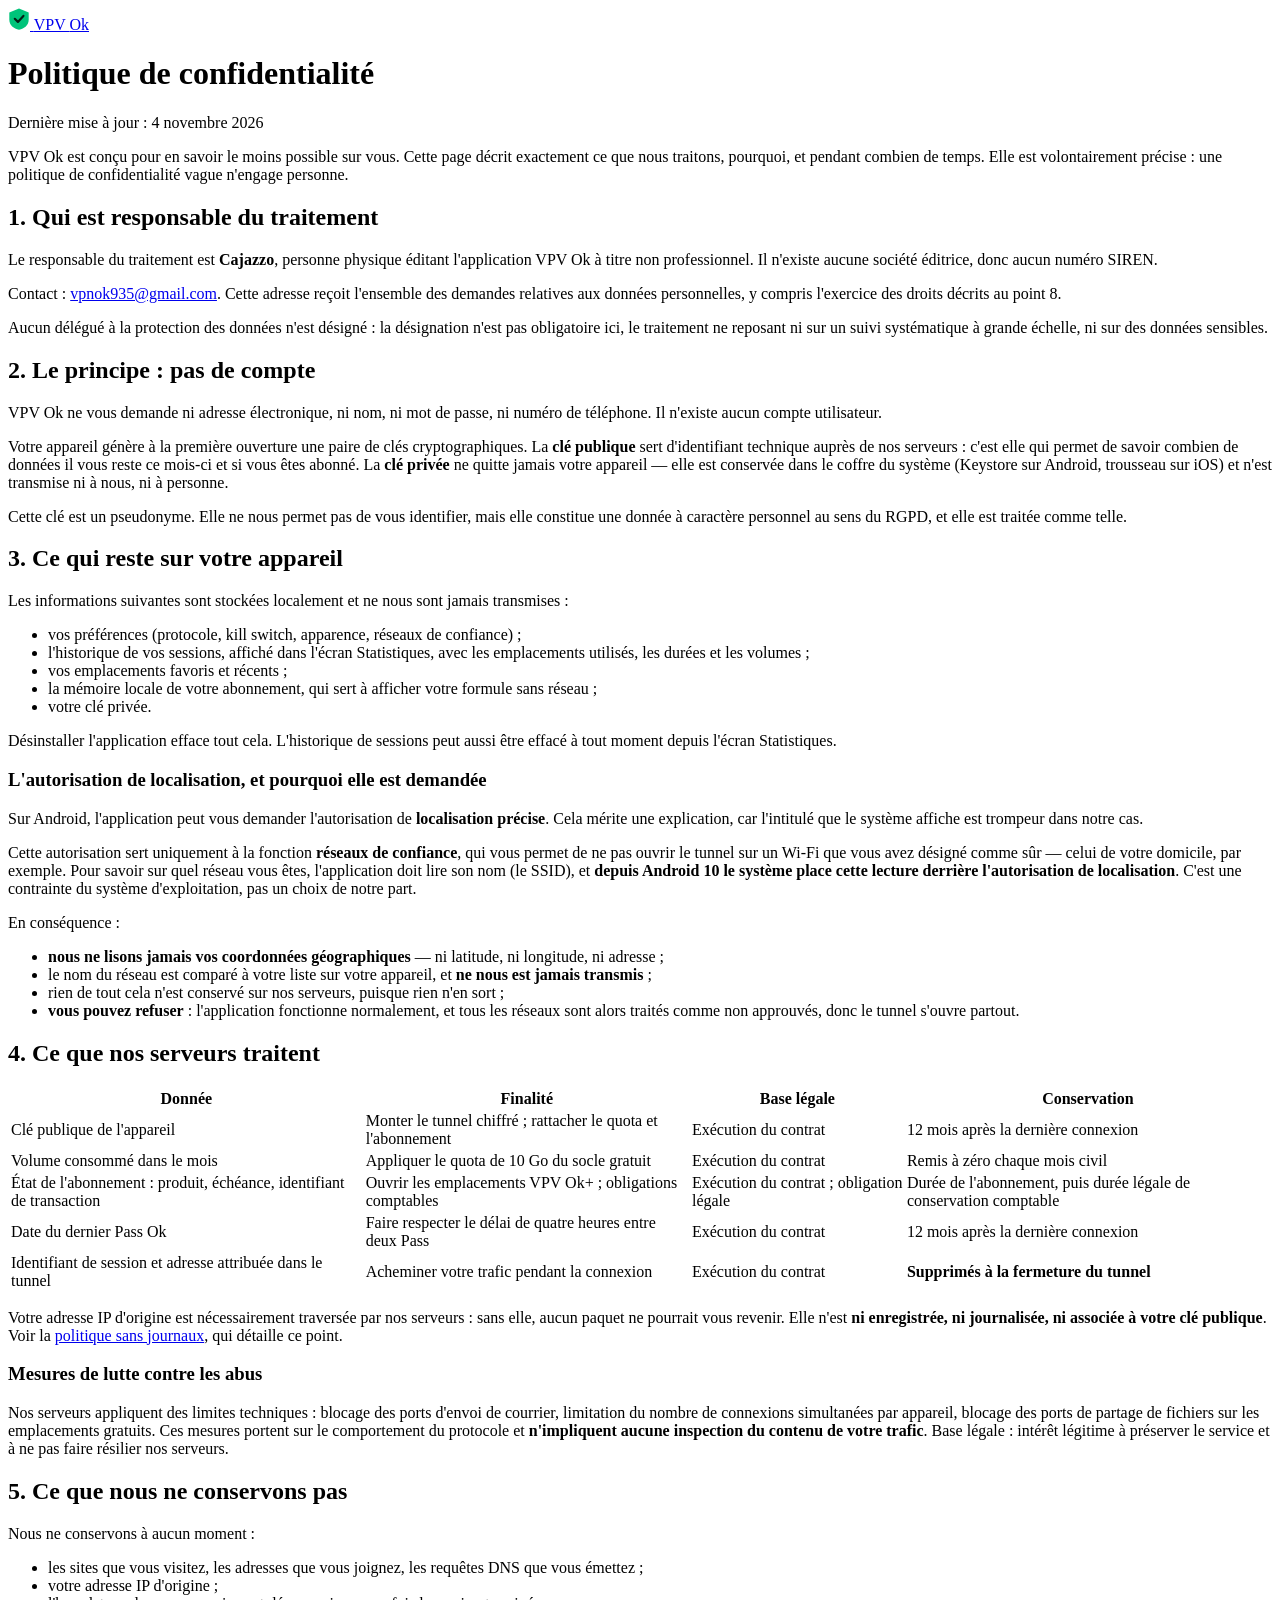
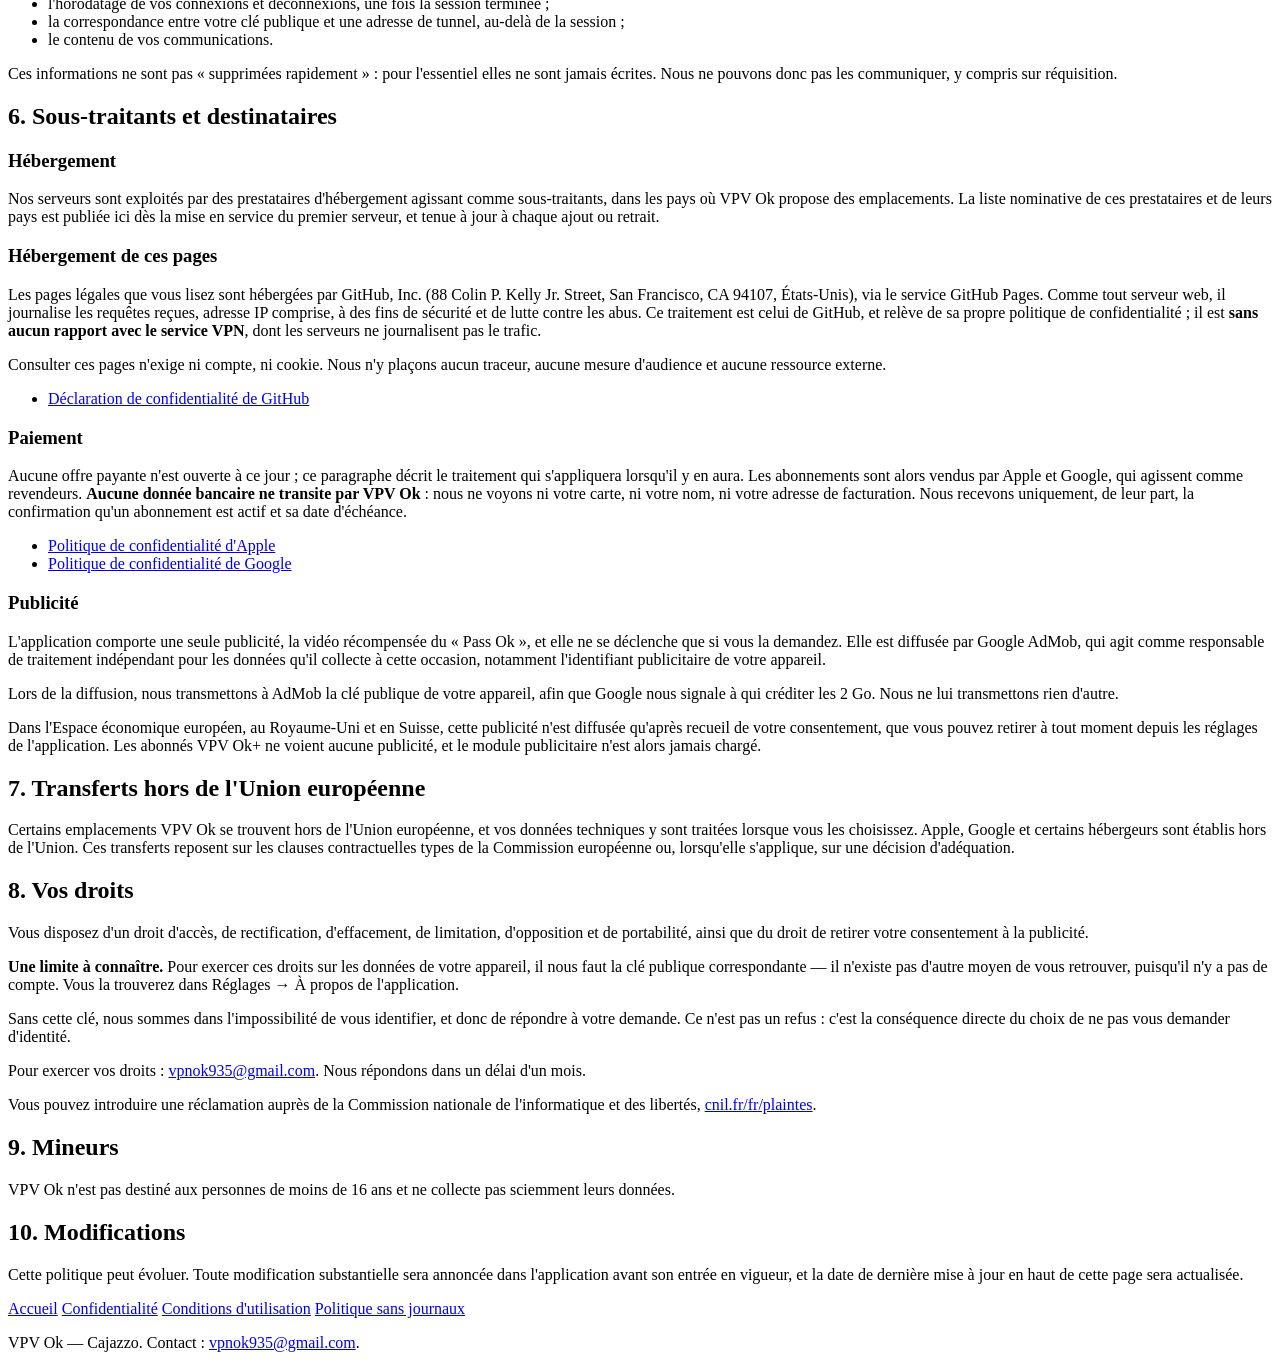
==== confidentialite.html @ 5d713484 "Divulguer l'autorisation de localisation sur Android L'application demande ACCESS_FINE_LOCATION pour" ====
<!doctype html>
<html lang="fr">
<head>
<meta charset="utf-8">
<meta name="viewport" content="width=device-width, initial-scale=1">
<title>Politique de confidentialité — VPV Ok</title>
<link rel="stylesheet" href="style.css">
</head>
<body>
<div class="wrap">

<header>
<a class="brand" href="./index.html">
  <svg width="22" height="22" viewBox="0 0 32 32" aria-hidden="true">
    <path d="M16 .6 30.1 6.4v10.2c0 8.3-6.4 13.5-14.1 15.1C8.3 30.1 1.9 24.9 1.9 16.6V6.4z" fill="#00c47a"/>
    <path d="M9.9 15.7 14.4 20.2 22.4 11.5" fill="none" stroke="#042017" stroke-width="3.2" stroke-linecap="round" stroke-linejoin="round"/>
  </svg>
  <span>VPV <span class="ok">Ok</span></span>
</a>
<h1>Politique de confidentialité</h1>
<p class="updated">Dernière mise à jour : 4 novembre 2026</p>
</header>

<p>VPV Ok est conçu pour en savoir le moins possible sur vous. Cette page
décrit exactement ce que nous traitons, pourquoi, et pendant combien de
temps. Elle est volontairement précise : une politique de confidentialité
vague n'engage personne.</p>

<h2>1. Qui est responsable du traitement</h2>

<p>Le responsable du traitement est <strong>Cajazzo</strong>,
personne physique éditant l'application VPV Ok à titre non professionnel. Il
n'existe aucune société éditrice, donc aucun numéro SIREN.</p>

<p>Contact : <a href="mailto:vpnok935@gmail.com">vpnok935@gmail.com</a>. Cette
adresse reçoit l'ensemble des demandes relatives aux données personnelles, y
compris l'exercice des droits décrits au point 8.</p>

<p>Aucun délégué à la protection des données n'est désigné : la désignation
n'est pas obligatoire ici, le traitement ne reposant ni sur un suivi
systématique à grande échelle, ni sur des données sensibles.</p>

<h2>2. Le principe : pas de compte</h2>

<p>VPV Ok ne vous demande ni adresse électronique, ni nom, ni mot de passe,
ni numéro de téléphone. Il n'existe aucun compte utilisateur.</p>

<p>Votre appareil génère à la première ouverture une paire de clés
cryptographiques. La <strong>clé publique</strong> sert d'identifiant
technique auprès de nos serveurs : c'est elle qui permet de savoir combien
de données il vous reste ce mois-ci et si vous êtes abonné. La
<strong>clé privée</strong> ne quitte jamais votre appareil — elle est
conservée dans le coffre du système (Keystore sur Android, trousseau sur
iOS) et n'est transmise ni à nous, ni à personne.</p>

<p>Cette clé est un pseudonyme. Elle ne nous permet pas de vous identifier,
mais elle constitue une donnée à caractère personnel au sens du RGPD, et
elle est traitée comme telle.</p>

<h2>3. Ce qui reste sur votre appareil</h2>

<p>Les informations suivantes sont stockées localement et ne nous sont
jamais transmises :</p>

<ul>
<li>vos préférences (protocole, kill switch, apparence, réseaux de
confiance) ;</li>
<li>l'historique de vos sessions, affiché dans l'écran Statistiques, avec
les emplacements utilisés, les durées et les volumes ;</li>
<li>vos emplacements favoris et récents ;</li>
<li>la mémoire locale de votre abonnement, qui sert à afficher votre
formule sans réseau ;</li>
<li>votre clé privée.</li>
</ul>

<p>Désinstaller l'application efface tout cela. L'historique de sessions peut
aussi être effacé à tout moment depuis l'écran Statistiques.</p>

<h3>L'autorisation de localisation, et pourquoi elle est demandée</h3>

<p>Sur Android, l'application peut vous demander l'autorisation de
<strong>localisation précise</strong>. Cela mérite une explication, car
l'intitulé que le système affiche est trompeur dans notre cas.</p>

<p>Cette autorisation sert uniquement à la fonction <strong>réseaux de
confiance</strong>, qui vous permet de ne pas ouvrir le tunnel sur un Wi-Fi
que vous avez désigné comme sûr — celui de votre domicile, par exemple. Pour
savoir sur quel réseau vous êtes, l'application doit lire son nom (le SSID),
et <strong>depuis Android 10 le système place cette lecture derrière
l'autorisation de localisation</strong>. C'est une contrainte du système
d'exploitation, pas un choix de notre part.</p>

<p>En conséquence :</p>

<ul>
<li><strong>nous ne lisons jamais vos coordonnées géographiques</strong> —
ni latitude, ni longitude, ni adresse ;</li>
<li>le nom du réseau est comparé à votre liste sur votre appareil, et
<strong>ne nous est jamais transmis</strong> ;</li>
<li>rien de tout cela n'est conservé sur nos serveurs, puisque rien n'en
sort ;</li>
<li><strong>vous pouvez refuser</strong> : l'application fonctionne
normalement, et tous les réseaux sont alors traités comme non approuvés,
donc le tunnel s'ouvre partout.</li>
</ul>

<h2>4. Ce que nos serveurs traitent</h2>

<table>
<thead>
<tr><th>Donnée</th><th>Finalité</th><th>Base légale</th><th>Conservation</th></tr>
</thead>
<tbody>
<tr>
<td>Clé publique de l'appareil</td>
<td>Monter le tunnel chiffré ; rattacher le quota et l'abonnement</td>
<td>Exécution du contrat</td>
<td>12 mois après la dernière connexion</td>
</tr>
<tr>
<td>Volume consommé dans le mois</td>
<td>Appliquer le quota de 10 Go du socle gratuit</td>
<td>Exécution du contrat</td>
<td>Remis à zéro chaque mois civil</td>
</tr>
<tr>
<td>État de l'abonnement : produit, échéance, identifiant de transaction</td>
<td>Ouvrir les emplacements VPV Ok+ ; obligations comptables</td>
<td>Exécution du contrat ; obligation légale</td>
<td>Durée de l'abonnement, puis durée légale de conservation comptable</td>
</tr>
<tr>
<td>Date du dernier Pass Ok</td>
<td>Faire respecter le délai de quatre heures entre deux Pass</td>
<td>Exécution du contrat</td>
<td>12 mois après la dernière connexion</td>
</tr>
<tr>
<td>Identifiant de session et adresse attribuée dans le tunnel</td>
<td>Acheminer votre trafic pendant la connexion</td>
<td>Exécution du contrat</td>
<td><strong>Supprimés à la fermeture du tunnel</strong></td>
</tr>
</tbody>
</table>

<p>Votre adresse IP d'origine est nécessairement traversée par nos serveurs :
sans elle, aucun paquet ne pourrait vous revenir. Elle n'est
<strong>ni enregistrée, ni journalisée, ni associée à votre clé
publique</strong>. Voir la <a href="sans-journaux.html">politique sans
journaux</a>, qui détaille ce point.</p>

<h3>Mesures de lutte contre les abus</h3>

<p>Nos serveurs appliquent des limites techniques : blocage des ports
d'envoi de courrier, limitation du nombre de connexions simultanées par
appareil, blocage des ports de partage de fichiers sur les emplacements
gratuits. Ces mesures portent sur le comportement du protocole et
<strong>n'impliquent aucune inspection du contenu de votre trafic</strong>.
Base légale : intérêt légitime à préserver le service et à ne pas faire
résilier nos serveurs.</p>

<h2>5. Ce que nous ne conservons pas</h2>

<p>Nous ne conservons à aucun moment :</p>

<ul>
<li>les sites que vous visitez, les adresses que vous joignez, les requêtes
DNS que vous émettez ;</li>
<li>votre adresse IP d'origine ;</li>
<li>l'horodatage de vos connexions et déconnexions, une fois la session
terminée ;</li>
<li>la correspondance entre votre clé publique et une adresse de tunnel,
au-delà de la session ;</li>
<li>le contenu de vos communications.</li>
</ul>

<p>Ces informations ne sont pas « supprimées rapidement » : pour l'essentiel
elles ne sont jamais écrites. Nous ne pouvons donc pas les communiquer, y
compris sur réquisition.</p>

<h2>6. Sous-traitants et destinataires</h2>

<h3>Hébergement</h3>

<p>Nos serveurs sont exploités par des prestataires d'hébergement agissant
comme sous-traitants, dans les pays où VPV Ok propose des emplacements. La
liste nominative de ces prestataires et de leurs pays est publiée ici dès la
mise en service du premier serveur, et tenue à jour à chaque ajout ou
retrait.</p>

<h3>Hébergement de ces pages</h3>

<p>Les pages légales que vous lisez sont hébergées par GitHub, Inc.
(88 Colin P. Kelly Jr. Street, San Francisco, CA 94107, États-Unis), via le
service GitHub Pages. Comme tout serveur web, il journalise les requêtes
reçues, adresse IP comprise, à des fins de sécurité et de lutte contre les
abus. Ce traitement est celui de GitHub, et relève de sa propre politique de
confidentialité ; il est <strong>sans aucun rapport avec le service VPN</strong>, dont
les serveurs ne journalisent pas le trafic.</p>

<p>Consulter ces pages n'exige ni compte, ni cookie. Nous n'y plaçons aucun
traceur, aucune mesure d'audience et aucune ressource externe.</p>

<ul>
<li><a href="https://docs.github.com/fr/site-policy/privacy-policies/github-general-privacy-statement" rel="noopener">Déclaration de confidentialité de GitHub</a></li>
</ul>

<h3>Paiement</h3>

<p>Aucune offre payante n'est ouverte à ce jour ; ce paragraphe décrit le
traitement qui s'appliquera lorsqu'il y en aura. Les abonnements sont alors
vendus par Apple et Google, qui agissent comme revendeurs.
<strong>Aucune donnée bancaire ne transite par VPV Ok</strong> :
nous ne voyons ni votre carte, ni votre nom, ni votre adresse de
facturation. Nous recevons uniquement, de leur part, la confirmation qu'un
abonnement est actif et sa date d'échéance.</p>

<ul>
<li><a href="https://www.apple.com/legal/privacy/fr-ww/" rel="noopener">Politique de confidentialité d'Apple</a></li>
<li><a href="https://policies.google.com/privacy?hl=fr" rel="noopener">Politique de confidentialité de Google</a></li>
</ul>

<h3>Publicité</h3>

<p>L'application comporte une seule publicité, la vidéo récompensée du
« Pass Ok », et elle ne se déclenche que si vous la demandez. Elle est
diffusée par Google AdMob, qui agit comme responsable de traitement
indépendant pour les données qu'il collecte à cette occasion, notamment
l'identifiant publicitaire de votre appareil.</p>

<p>Lors de la diffusion, nous transmettons à AdMob la clé publique de votre
appareil, afin que Google nous signale à qui créditer les 2 Go. Nous ne lui
transmettons rien d'autre.</p>

<p>Dans l'Espace économique européen, au Royaume-Uni et en Suisse, cette
publicité n'est diffusée qu'après recueil de votre consentement, que vous
pouvez retirer à tout moment depuis les réglages de l'application.
Les abonnés VPV Ok+ ne voient aucune publicité, et le module publicitaire
n'est alors jamais chargé.</p>

<h2>7. Transferts hors de l'Union européenne</h2>

<p>Certains emplacements VPV Ok se trouvent hors de l'Union européenne, et
vos données techniques y sont traitées lorsque vous les choisissez. Apple,
Google et certains hébergeurs sont établis hors de l'Union. Ces transferts
reposent sur les clauses contractuelles types de la Commission européenne ou,
lorsqu'elle s'applique, sur une décision d'adéquation.</p>

<h2>8. Vos droits</h2>

<p>Vous disposez d'un droit d'accès, de rectification, d'effacement, de
limitation, d'opposition et de portabilité, ainsi que du droit de retirer
votre consentement à la publicité.</p>

<div class="callout">
<p><strong>Une limite à connaître.</strong> Pour exercer ces droits sur les
données de votre appareil, il nous faut la clé publique correspondante — il
n'existe pas d'autre moyen de vous retrouver, puisqu'il n'y a pas de compte.
Vous la trouverez dans Réglages → À propos de l'application.</p>
<p>Sans cette clé, nous sommes dans l'impossibilité de vous identifier, et
donc de répondre à votre demande. Ce n'est pas un refus : c'est la
conséquence directe du choix de ne pas vous demander d'identité.</p>
</div>

<p>Pour exercer vos droits : <a href="mailto:vpnok935@gmail.com">vpnok935@gmail.com</a>.
Nous répondons dans un délai d'un mois.</p>

<p>Vous pouvez introduire une réclamation auprès de la Commission nationale
de l'informatique et des libertés,
<a href="https://www.cnil.fr/fr/plaintes" rel="noopener">cnil.fr/fr/plaintes</a>.</p>

<h2>9. Mineurs</h2>

<p>VPV Ok n'est pas destiné aux personnes de moins de 16 ans et ne collecte
pas sciemment leurs données.</p>

<h2>10. Modifications</h2>

<p>Cette politique peut évoluer. Toute modification substantielle sera
annoncée dans l'application avant son entrée en vigueur, et la date de
dernière mise à jour en haut de cette page sera actualisée.</p>

<nav class="pages">
  <a href="index.html">Accueil</a>
  <a href="confidentialite.html" aria-current="page">Confidentialité</a>
  <a href="conditions.html">Conditions d'utilisation</a>
  <a href="sans-journaux.html">Politique sans journaux</a>
</nav>

<footer>
<p>VPV Ok — Cajazzo. Contact :
<a href="mailto:vpnok935@gmail.com">vpnok935@gmail.com</a>.</p>
</footer>

</div>
</body>
</html>
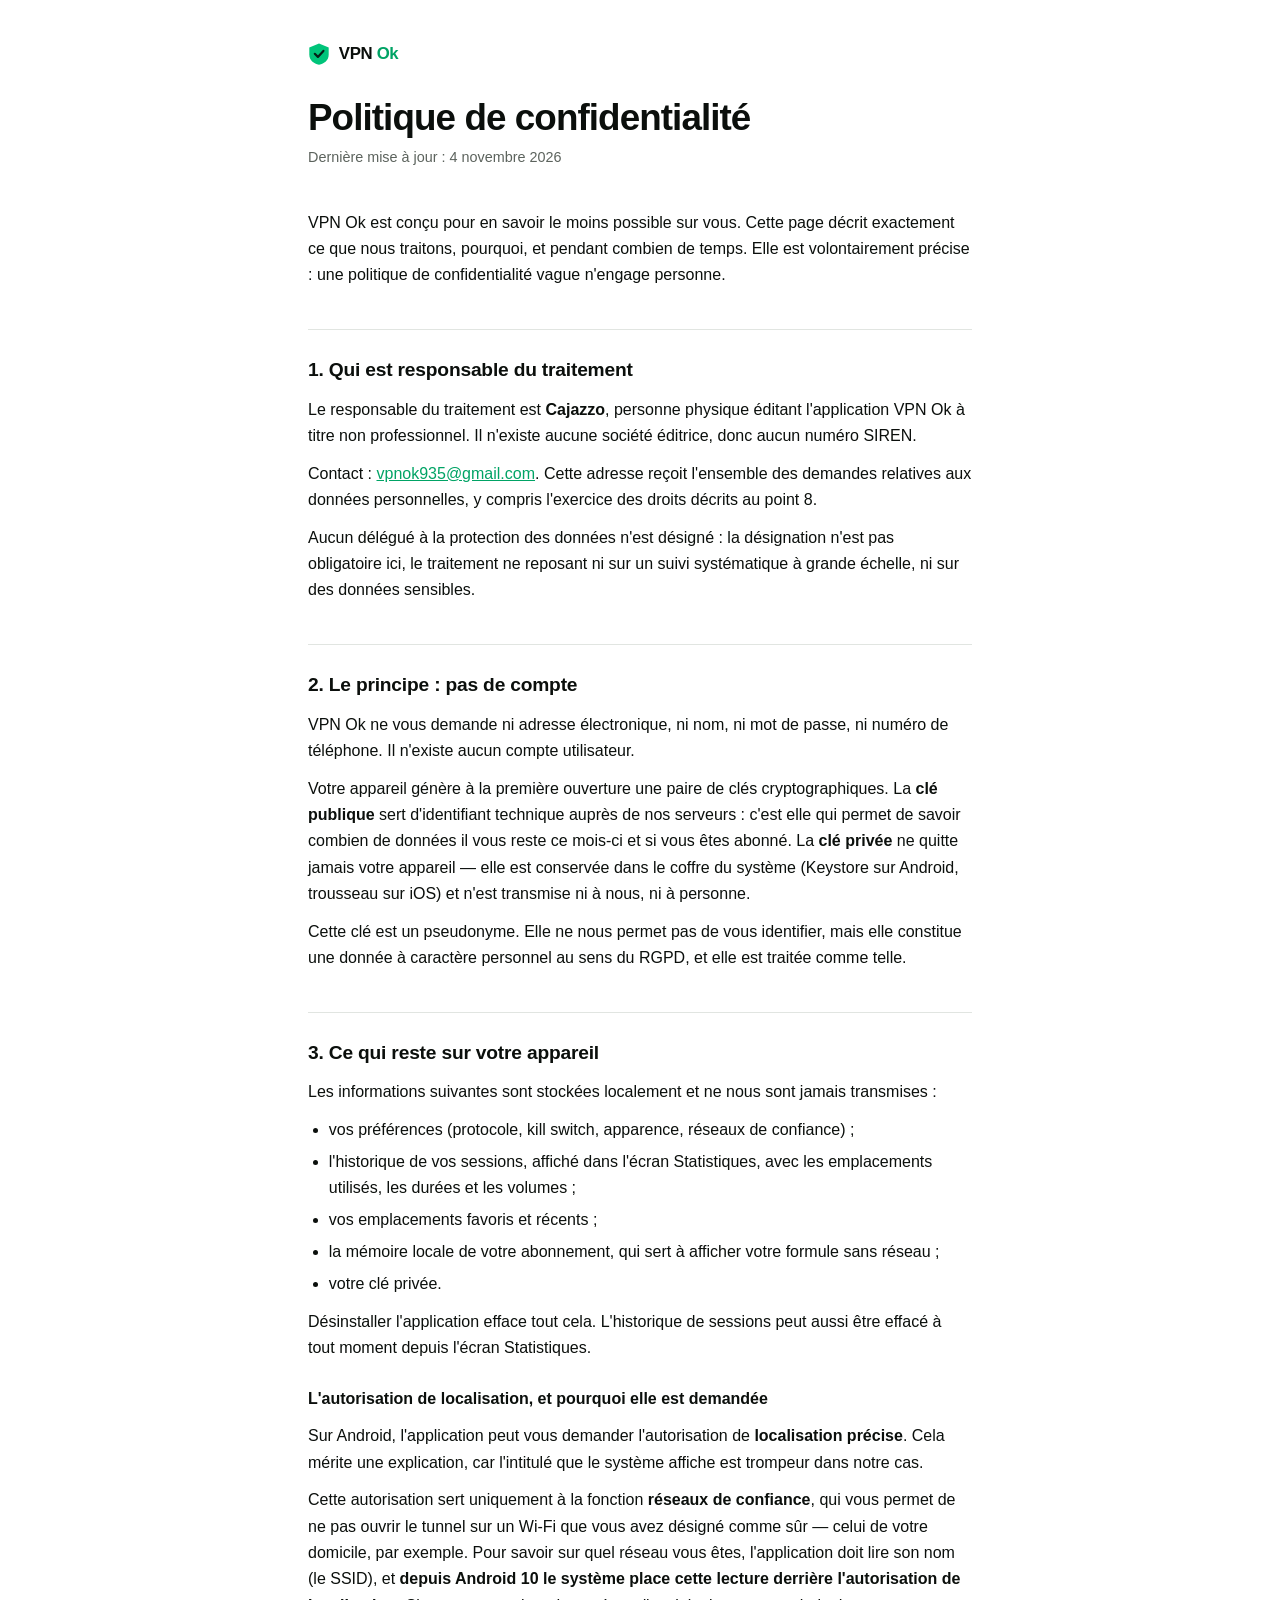
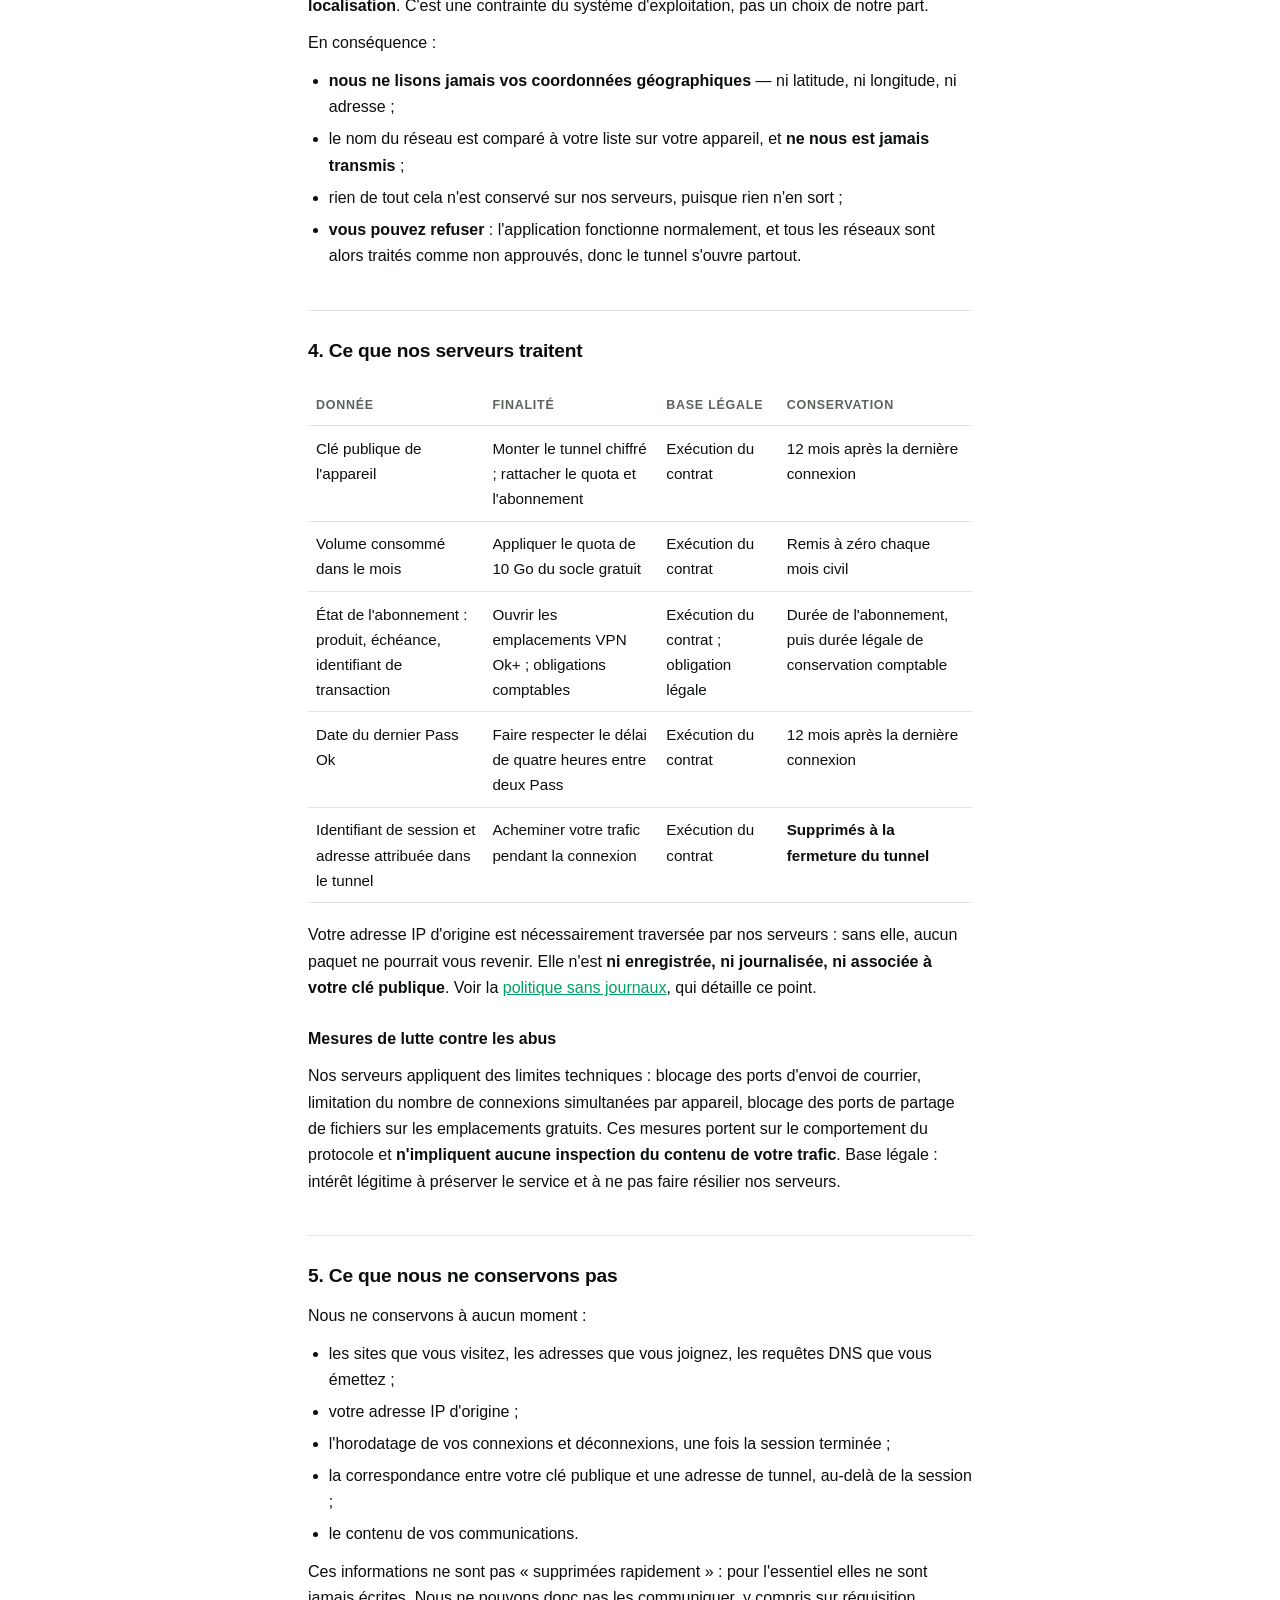
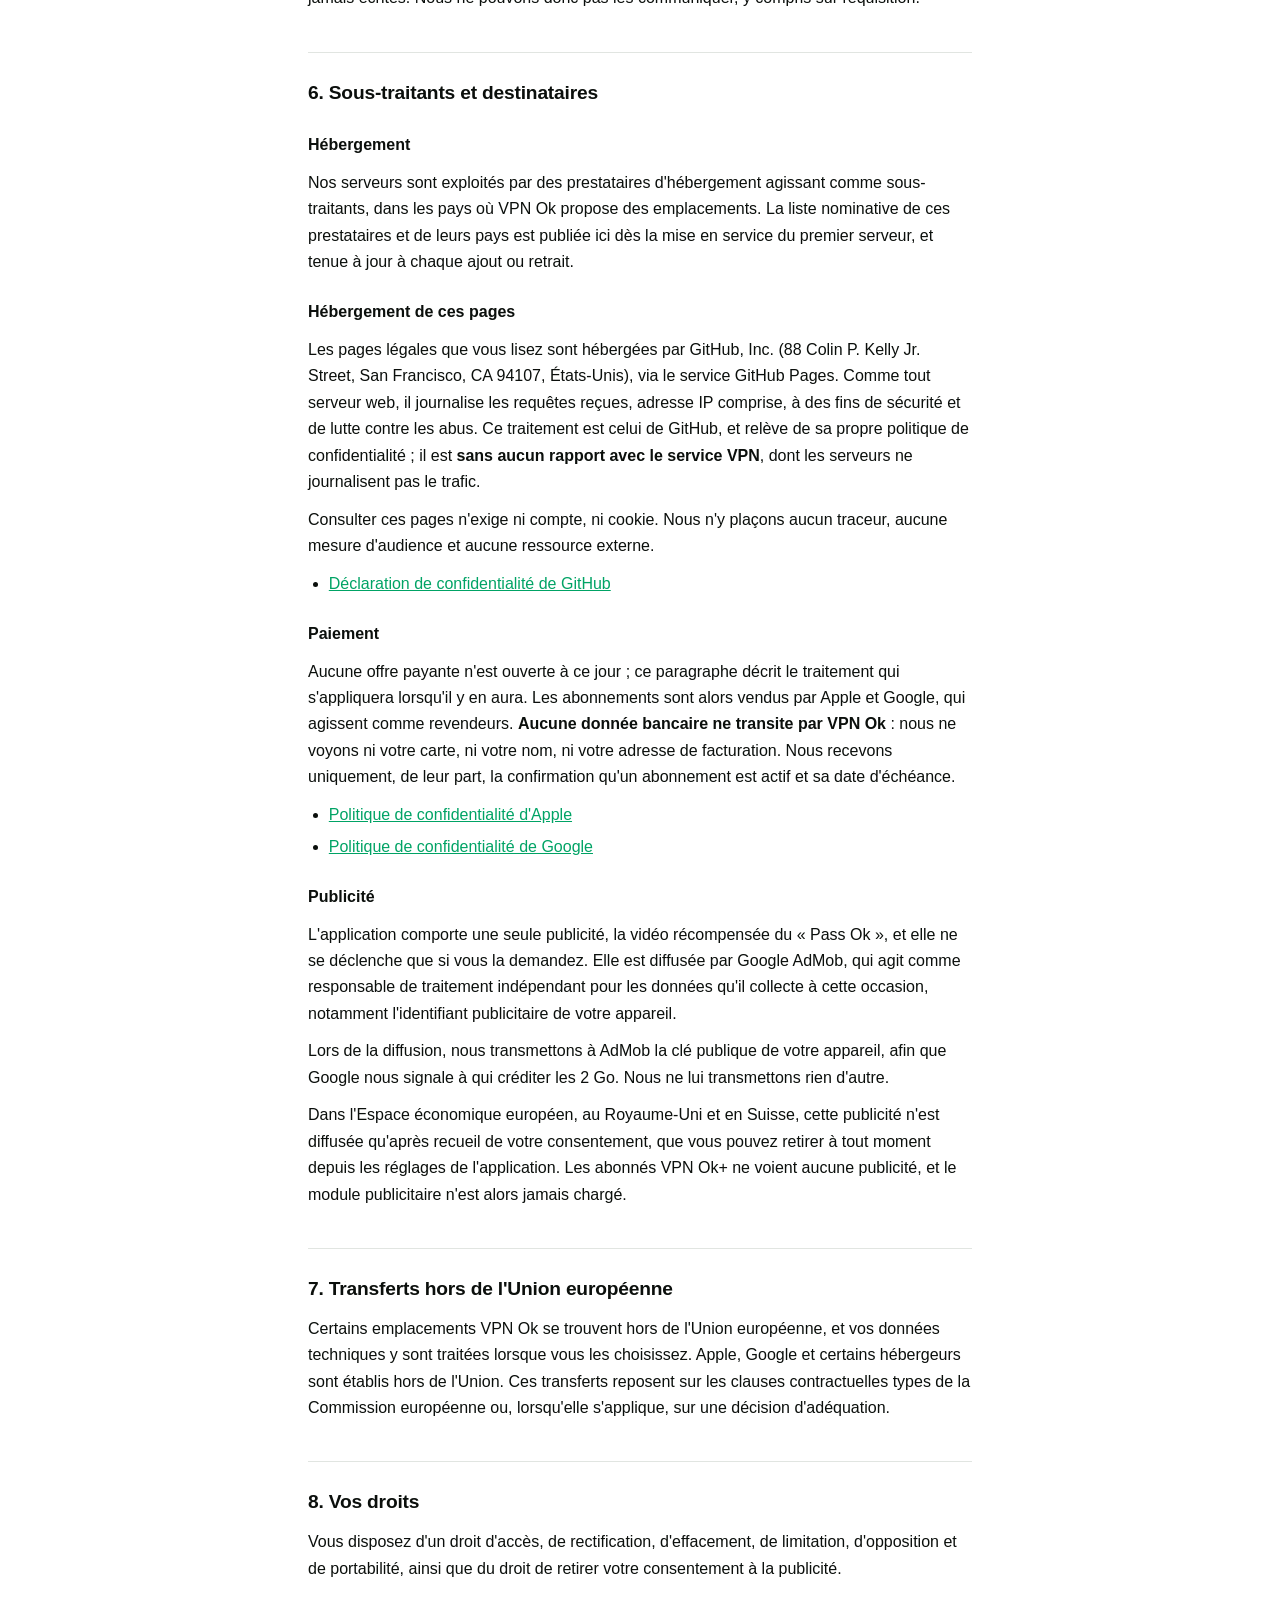
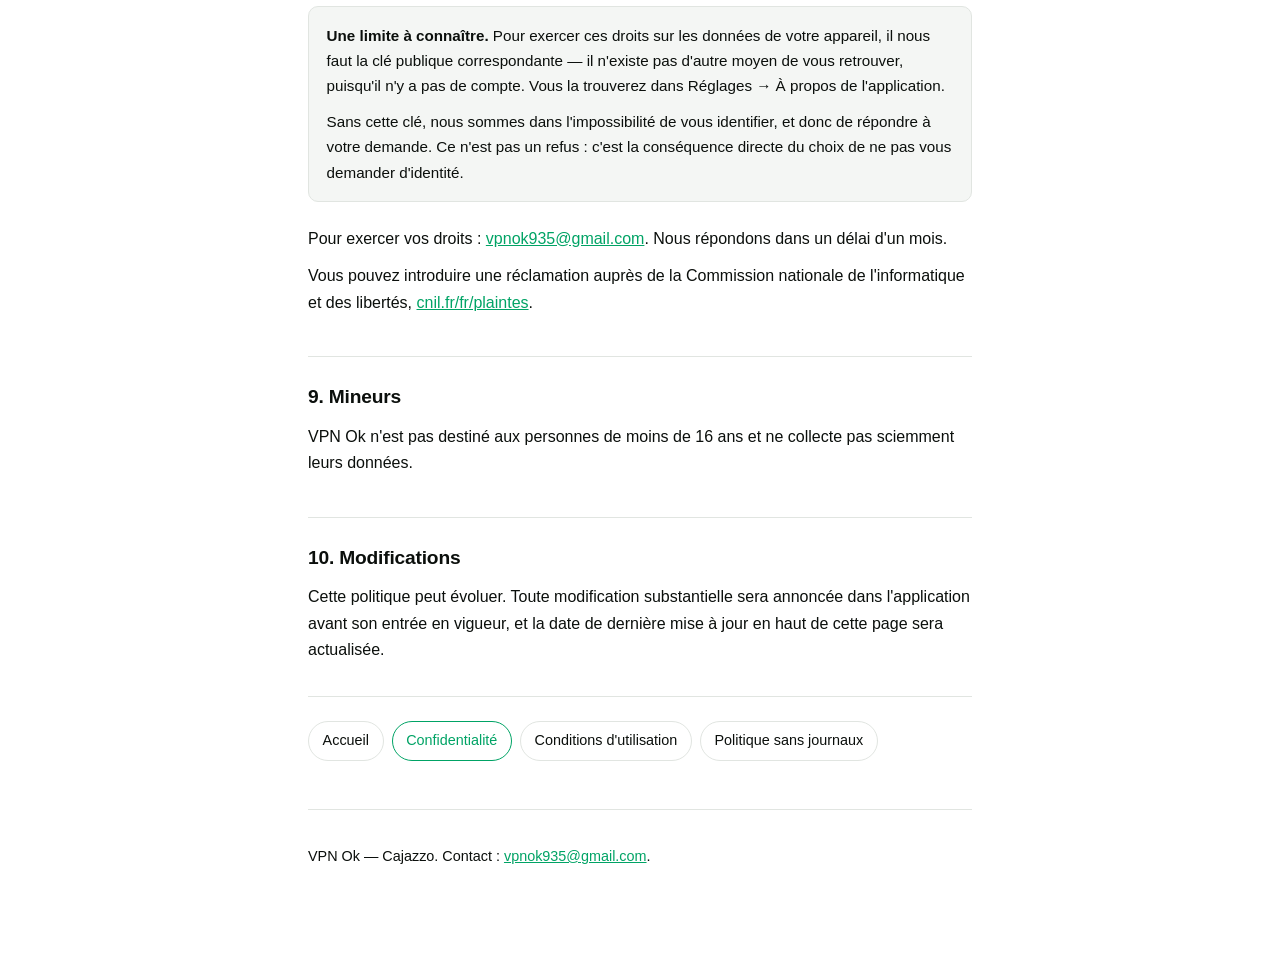
==== commit 25d1185a: "Renommer en VPN Ok et cesser de promettre des pays Le service s'appelle VPN Ok : « VPV » était une f" ====
--- a/confidentialite.html
+++ b/confidentialite.html
@@ -3,7 +3,7 @@
 <head>
 <meta charset="utf-8">
 <meta name="viewport" content="width=device-width, initial-scale=1">
-<title>Politique de confidentialité — VPV Ok</title>
+<title>Politique de confidentialité — VPN Ok</title>
 <link rel="stylesheet" href="style.css">
 </head>
 <body>
@@ -15,13 +15,13 @@
     <path d="M16 .6 30.1 6.4v10.2c0 8.3-6.4 13.5-14.1 15.1C8.3 30.1 1.9 24.9 1.9 16.6V6.4z" fill="#00c47a"/>
     <path d="M9.9 15.7 14.4 20.2 22.4 11.5" fill="none" stroke="#042017" stroke-width="3.2" stroke-linecap="round" stroke-linejoin="round"/>
   </svg>
-  <span>VPV <span class="ok">Ok</span></span>
+  <span>VPN <span class="ok">Ok</span></span>
 </a>
 <h1>Politique de confidentialité</h1>
 <p class="updated">Dernière mise à jour : 4 novembre 2026</p>
 </header>
 
-<p>VPV Ok est conçu pour en savoir le moins possible sur vous. Cette page
+<p>VPN Ok est conçu pour en savoir le moins possible sur vous. Cette page
 décrit exactement ce que nous traitons, pourquoi, et pendant combien de
 temps. Elle est volontairement précise : une politique de confidentialité
 vague n'engage personne.</p>
@@ -29,7 +29,7 @@
 <h2>1. Qui est responsable du traitement</h2>
 
 <p>Le responsable du traitement est <strong>Cajazzo</strong>,
-personne physique éditant l'application VPV Ok à titre non professionnel. Il
+personne physique éditant l'application VPN Ok à titre non professionnel. Il
 n'existe aucune société éditrice, donc aucun numéro SIREN.</p>
 
 <p>Contact : <a href="mailto:vpnok935@gmail.com">vpnok935@gmail.com</a>. Cette
@@ -42,7 +42,7 @@
 
 <h2>2. Le principe : pas de compte</h2>
 
-<p>VPV Ok ne vous demande ni adresse électronique, ni nom, ni mot de passe,
+<p>VPN Ok ne vous demande ni adresse électronique, ni nom, ni mot de passe,
 ni numéro de téléphone. Il n'existe aucun compte utilisateur.</p>
 
 <p>Votre appareil génère à la première ouverture une paire de clés
@@ -125,7 +125,7 @@
 </tr>
 <tr>
 <td>État de l'abonnement : produit, échéance, identifiant de transaction</td>
-<td>Ouvrir les emplacements VPV Ok+ ; obligations comptables</td>
+<td>Ouvrir les emplacements VPN Ok+ ; obligations comptables</td>
 <td>Exécution du contrat ; obligation légale</td>
 <td>Durée de l'abonnement, puis durée légale de conservation comptable</td>
 </tr>
@@ -184,7 +184,7 @@
 <h3>Hébergement</h3>
 
 <p>Nos serveurs sont exploités par des prestataires d'hébergement agissant
-comme sous-traitants, dans les pays où VPV Ok propose des emplacements. La
+comme sous-traitants, dans les pays où VPN Ok propose des emplacements. La
 liste nominative de ces prestataires et de leurs pays est publiée ici dès la
 mise en service du premier serveur, et tenue à jour à chaque ajout ou
 retrait.</p>
@@ -211,7 +211,7 @@
 <p>Aucune offre payante n'est ouverte à ce jour ; ce paragraphe décrit le
 traitement qui s'appliquera lorsqu'il y en aura. Les abonnements sont alors
 vendus par Apple et Google, qui agissent comme revendeurs.
-<strong>Aucune donnée bancaire ne transite par VPV Ok</strong> :
+<strong>Aucune donnée bancaire ne transite par VPN Ok</strong> :
 nous ne voyons ni votre carte, ni votre nom, ni votre adresse de
 facturation. Nous recevons uniquement, de leur part, la confirmation qu'un
 abonnement est actif et sa date d'échéance.</p>
@@ -236,12 +236,12 @@
 <p>Dans l'Espace économique européen, au Royaume-Uni et en Suisse, cette
 publicité n'est diffusée qu'après recueil de votre consentement, que vous
 pouvez retirer à tout moment depuis les réglages de l'application.
-Les abonnés VPV Ok+ ne voient aucune publicité, et le module publicitaire
+Les abonnés VPN Ok+ ne voient aucune publicité, et le module publicitaire
 n'est alors jamais chargé.</p>
 
 <h2>7. Transferts hors de l'Union européenne</h2>
 
-<p>Certains emplacements VPV Ok se trouvent hors de l'Union européenne, et
+<p>Certains emplacements VPN Ok se trouvent hors de l'Union européenne, et
 vos données techniques y sont traitées lorsque vous les choisissez. Apple,
 Google et certains hébergeurs sont établis hors de l'Union. Ces transferts
 reposent sur les clauses contractuelles types de la Commission européenne ou,
@@ -272,7 +272,7 @@
 
 <h2>9. Mineurs</h2>
 
-<p>VPV Ok n'est pas destiné aux personnes de moins de 16 ans et ne collecte
+<p>VPN Ok n'est pas destiné aux personnes de moins de 16 ans et ne collecte
 pas sciemment leurs données.</p>
 
 <h2>10. Modifications</h2>
@@ -289,7 +289,7 @@
 </nav>
 
 <footer>
-<p>VPV Ok — Cajazzo. Contact :
+<p>VPN Ok — Cajazzo. Contact :
 <a href="mailto:vpnok935@gmail.com">vpnok935@gmail.com</a>.</p>
 </footer>
 
--- a/style.css
+++ b/style.css
@@ -0,0 +1,170 @@
+/* Pages légales VPN Ok — même palette que l'app : blanc, noir, gris, vert. */
+
+:root {
+  --bg: #ffffff;
+  --fg: #0b0f0c;
+  --fg-dim: #5c635d;
+  --line: #e1e5e1;
+  --surface: #f4f6f4;
+  --accent: #00a365;
+  --sans: -apple-system, BlinkMacSystemFont, "Segoe UI", Roboto,
+          "Helvetica Neue", Arial, sans-serif;
+}
+
+@media (prefers-color-scheme: dark) {
+  :root {
+    --bg: #0a0a0a;
+    --fg: #f4f6f4;
+    --fg-dim: #9ba09c;
+    --line: #2c2f2c;
+    --surface: #161716;
+    --accent: #00e08a;
+    color-scheme: dark;
+  }
+}
+
+* { box-sizing: border-box; }
+
+body {
+  margin: 0;
+  background: var(--bg);
+  color: var(--fg);
+  font: 16px/1.65 var(--sans);
+  -webkit-text-size-adjust: 100%;
+}
+
+.wrap {
+  max-width: 44rem;
+  margin: 0 auto;
+  padding: 2.5rem 1.25rem 5rem;
+}
+
+header { margin-bottom: 2.5rem; }
+
+.brand {
+  display: inline-flex;
+  align-items: center;
+  gap: .55rem;
+  text-decoration: none;
+  color: inherit;
+  font-weight: 800;
+  font-size: 1.05rem;
+  letter-spacing: -.02em;
+}
+.brand .ok { color: var(--accent); }
+.brand svg { display: block; }
+
+h1 {
+  font-size: clamp(1.7rem, 5vw, 2.3rem);
+  line-height: 1.15;
+  letter-spacing: -.025em;
+  margin: 1.5rem 0 .4rem;
+}
+
+.updated {
+  color: var(--fg-dim);
+  font-size: .9rem;
+  margin: 0;
+}
+
+h2 {
+  font-size: 1.2rem;
+  letter-spacing: -.01em;
+  margin: 2.5rem 0 .6rem;
+  padding-top: 1.5rem;
+  border-top: 1px solid var(--line);
+}
+
+h3 {
+  font-size: 1rem;
+  margin: 1.5rem 0 .4rem;
+}
+
+p, li { color: var(--fg); }
+p { margin: .7rem 0; }
+ul, ol { padding-left: 1.3rem; margin: .7rem 0; }
+li { margin: .35rem 0; }
+
+a { color: var(--accent); }
+
+strong { font-weight: 600; }
+
+code {
+  font-family: ui-monospace, SFMono-Regular, Menlo, monospace;
+  font-size: .9em;
+  background: var(--surface);
+  padding: .1em .35em;
+  border-radius: 4px;
+}
+
+table {
+  width: 100%;
+  border-collapse: collapse;
+  margin: 1.2rem 0;
+  font-size: .95rem;
+}
+th, td {
+  text-align: left;
+  padding: .6rem .5rem;
+  border-bottom: 1px solid var(--line);
+  vertical-align: top;
+}
+th {
+  font-size: .78rem;
+  text-transform: uppercase;
+  letter-spacing: .06em;
+  color: var(--fg-dim);
+  font-weight: 600;
+}
+
+.callout {
+  background: var(--surface);
+  border: 1px solid var(--line);
+  border-radius: 10px;
+  padding: 1rem 1.1rem;
+  margin: 1.5rem 0;
+  font-size: .95rem;
+}
+.callout p:first-child { margin-top: 0; }
+.callout p:last-child { margin-bottom: 0; }
+
+.todo {
+  border-color: var(--accent);
+  background: color-mix(in srgb, var(--accent) 9%, transparent);
+}
+
+nav.pages {
+  display: flex;
+  flex-wrap: wrap;
+  gap: .5rem;
+  margin: 2rem 0 0;
+  padding-top: 1.5rem;
+  border-top: 1px solid var(--line);
+}
+nav.pages a {
+  text-decoration: none;
+  border: 1px solid var(--line);
+  border-radius: 999px;
+  padding: .45rem .85rem;
+  font-size: .9rem;
+  color: var(--fg);
+}
+nav.pages a:hover { border-color: var(--accent); color: var(--accent); }
+nav.pages a[aria-current] {
+  border-color: var(--accent);
+  color: var(--accent);
+}
+
+footer {
+  margin-top: 3rem;
+  padding-top: 1.5rem;
+  border-top: 1px solid var(--line);
+  color: var(--fg-dim);
+  font-size: .9rem;
+}
+
+@media print {
+  nav.pages, .todo { display: none; }
+  body { font-size: 11pt; }
+  a { color: inherit; text-decoration: underline; }
+}
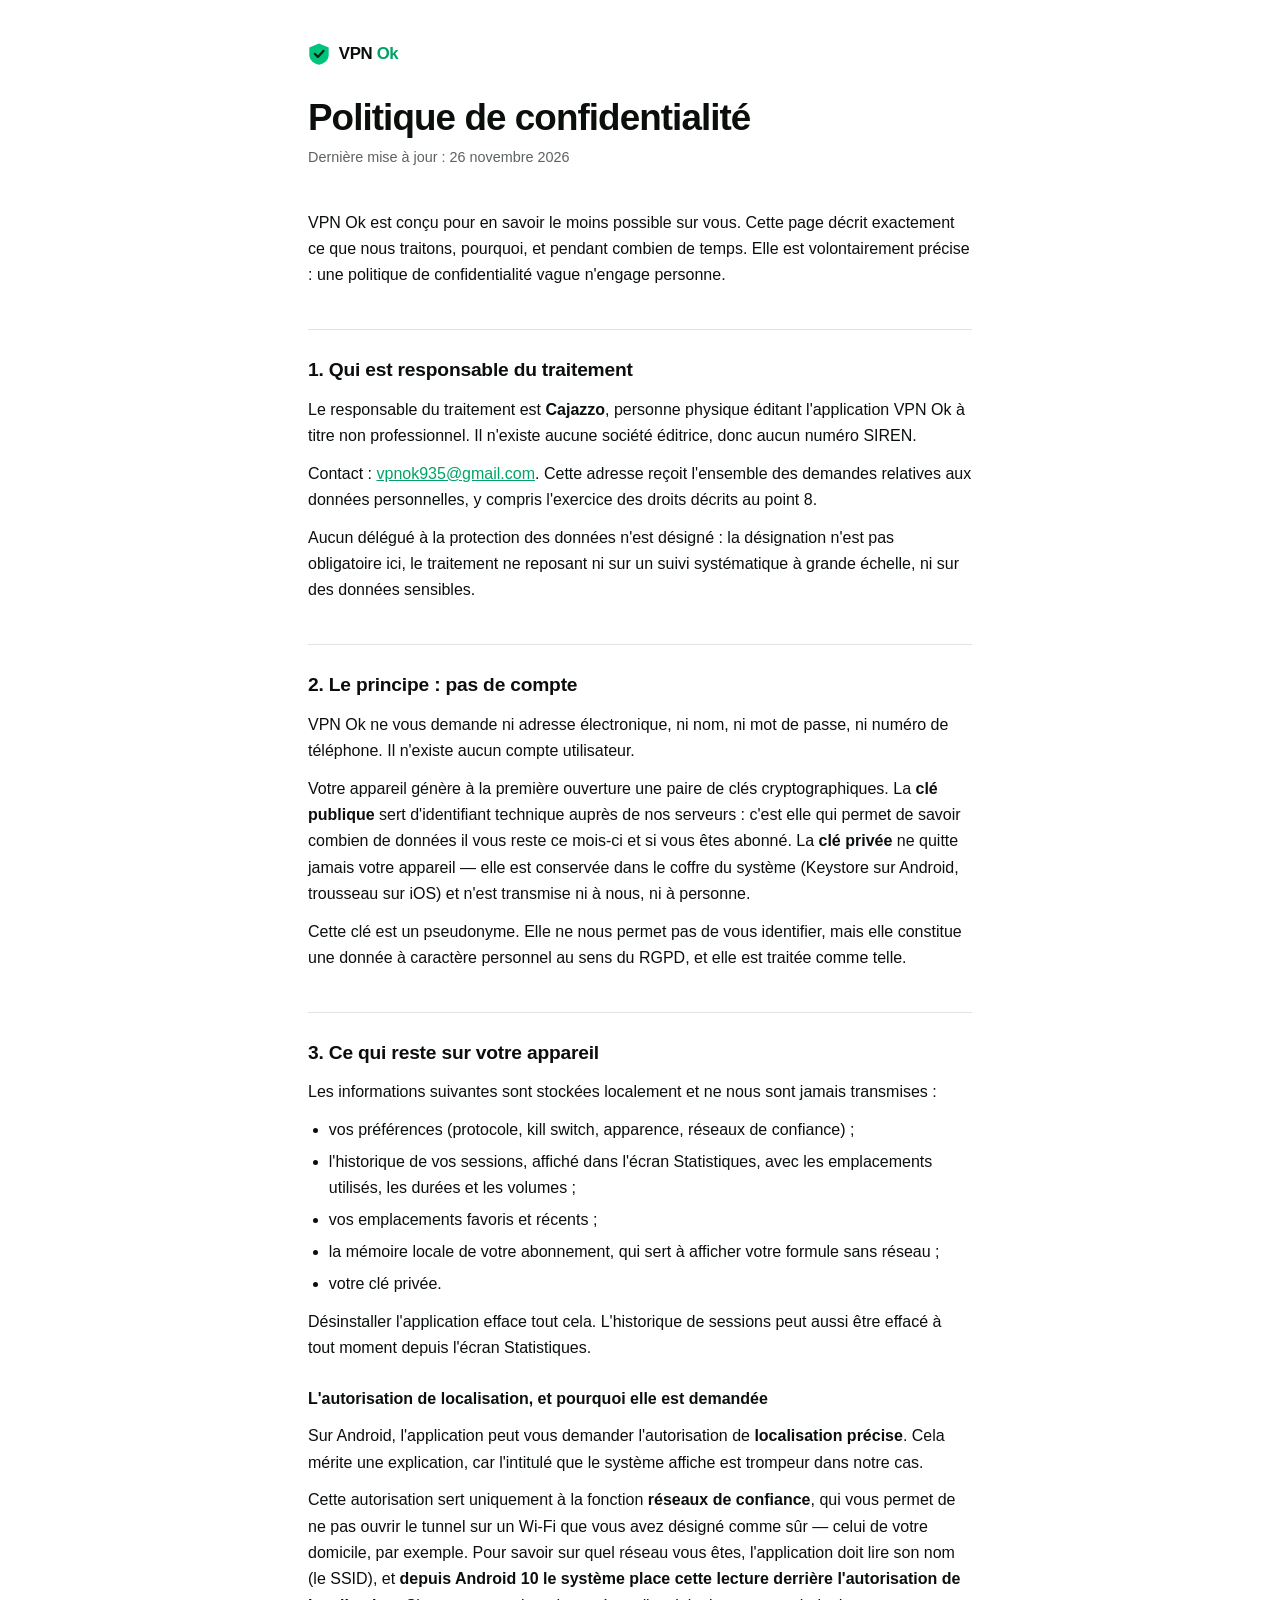
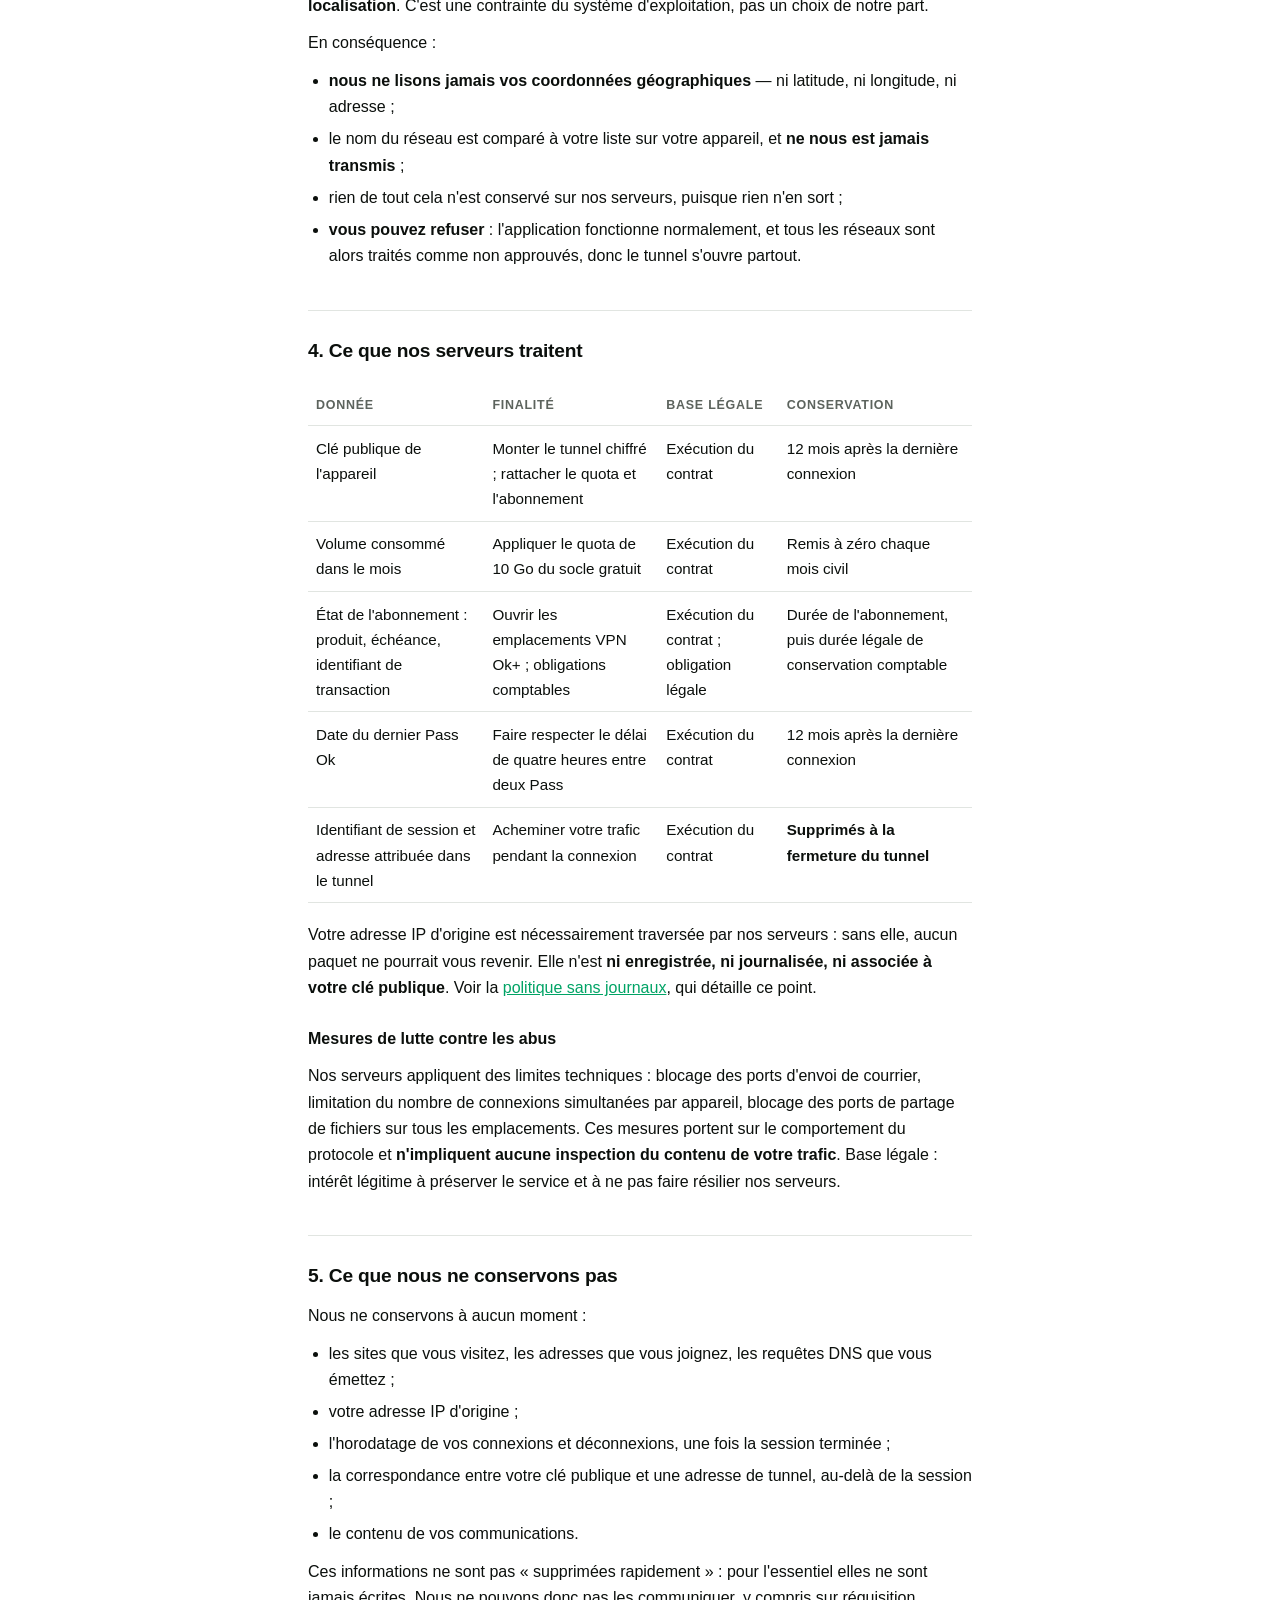
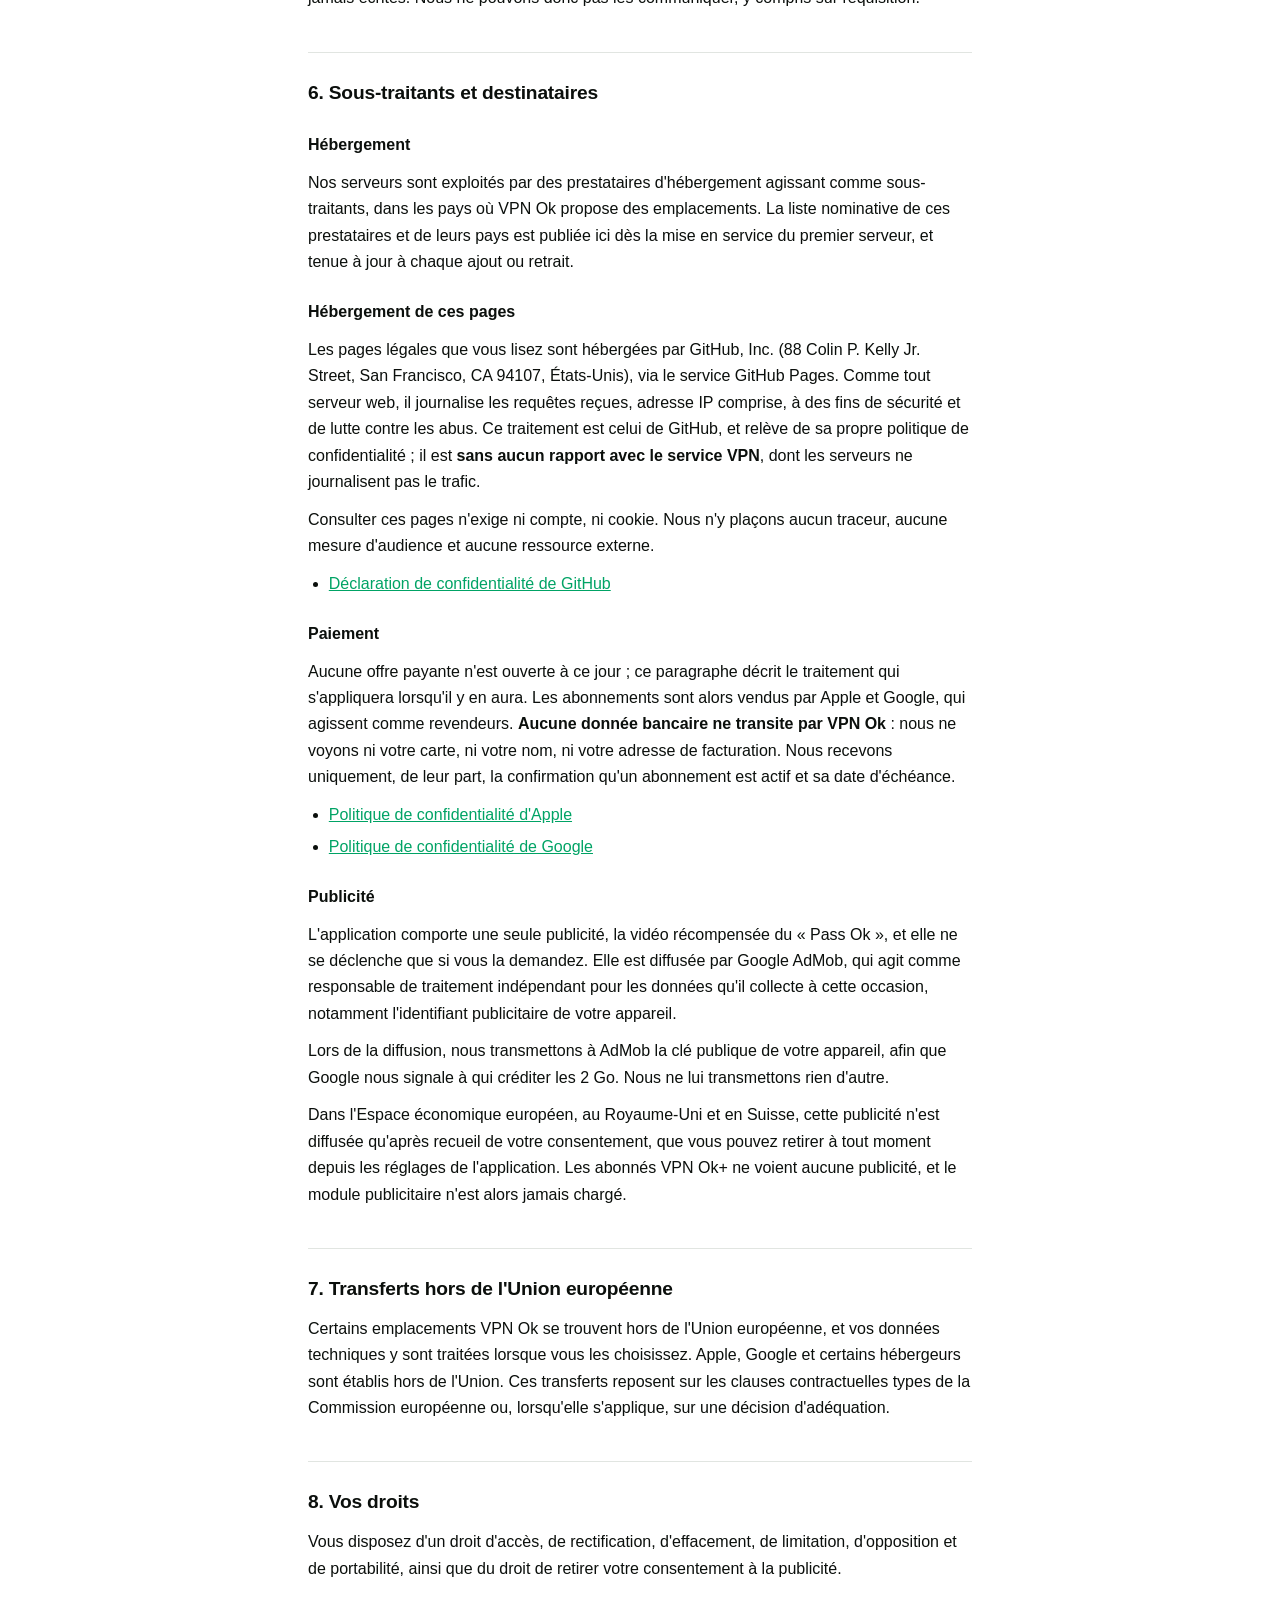
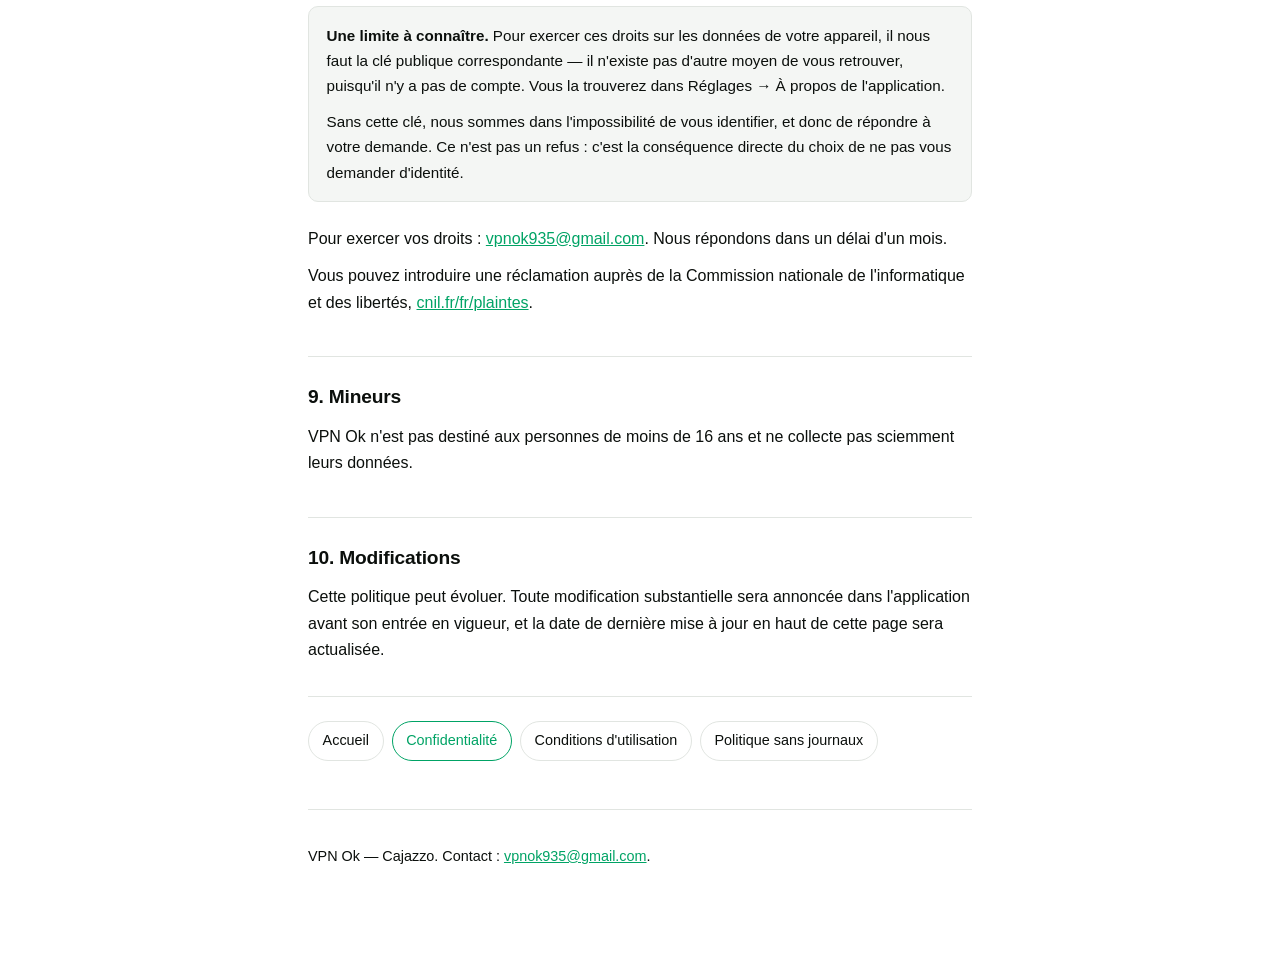
==== commit 155ddf9c: "Retire des conditions ce que le service ne fait pas Le paragraphe VPN Ok+ annonçait « les quarante-t" ====
--- a/confidentialite.html
+++ b/confidentialite.html
@@ -18,7 +18,7 @@
   <span>VPN <span class="ok">Ok</span></span>
 </a>
 <h1>Politique de confidentialité</h1>
-<p class="updated">Dernière mise à jour : 4 novembre 2026</p>
+<p class="updated">Dernière mise à jour : 26 novembre 2026</p>
 </header>
 
 <p>VPN Ok est conçu pour en savoir le moins possible sur vous. Cette page
@@ -154,8 +154,8 @@
 
 <p>Nos serveurs appliquent des limites techniques : blocage des ports
 d'envoi de courrier, limitation du nombre de connexions simultanées par
-appareil, blocage des ports de partage de fichiers sur les emplacements
-gratuits. Ces mesures portent sur le comportement du protocole et
+appareil, blocage des ports de partage de fichiers sur tous les
+emplacements. Ces mesures portent sur le comportement du protocole et
 <strong>n'impliquent aucune inspection du contenu de votre trafic</strong>.
 Base légale : intérêt légitime à préserver le service et à ne pas faire
 résilier nos serveurs.</p>
